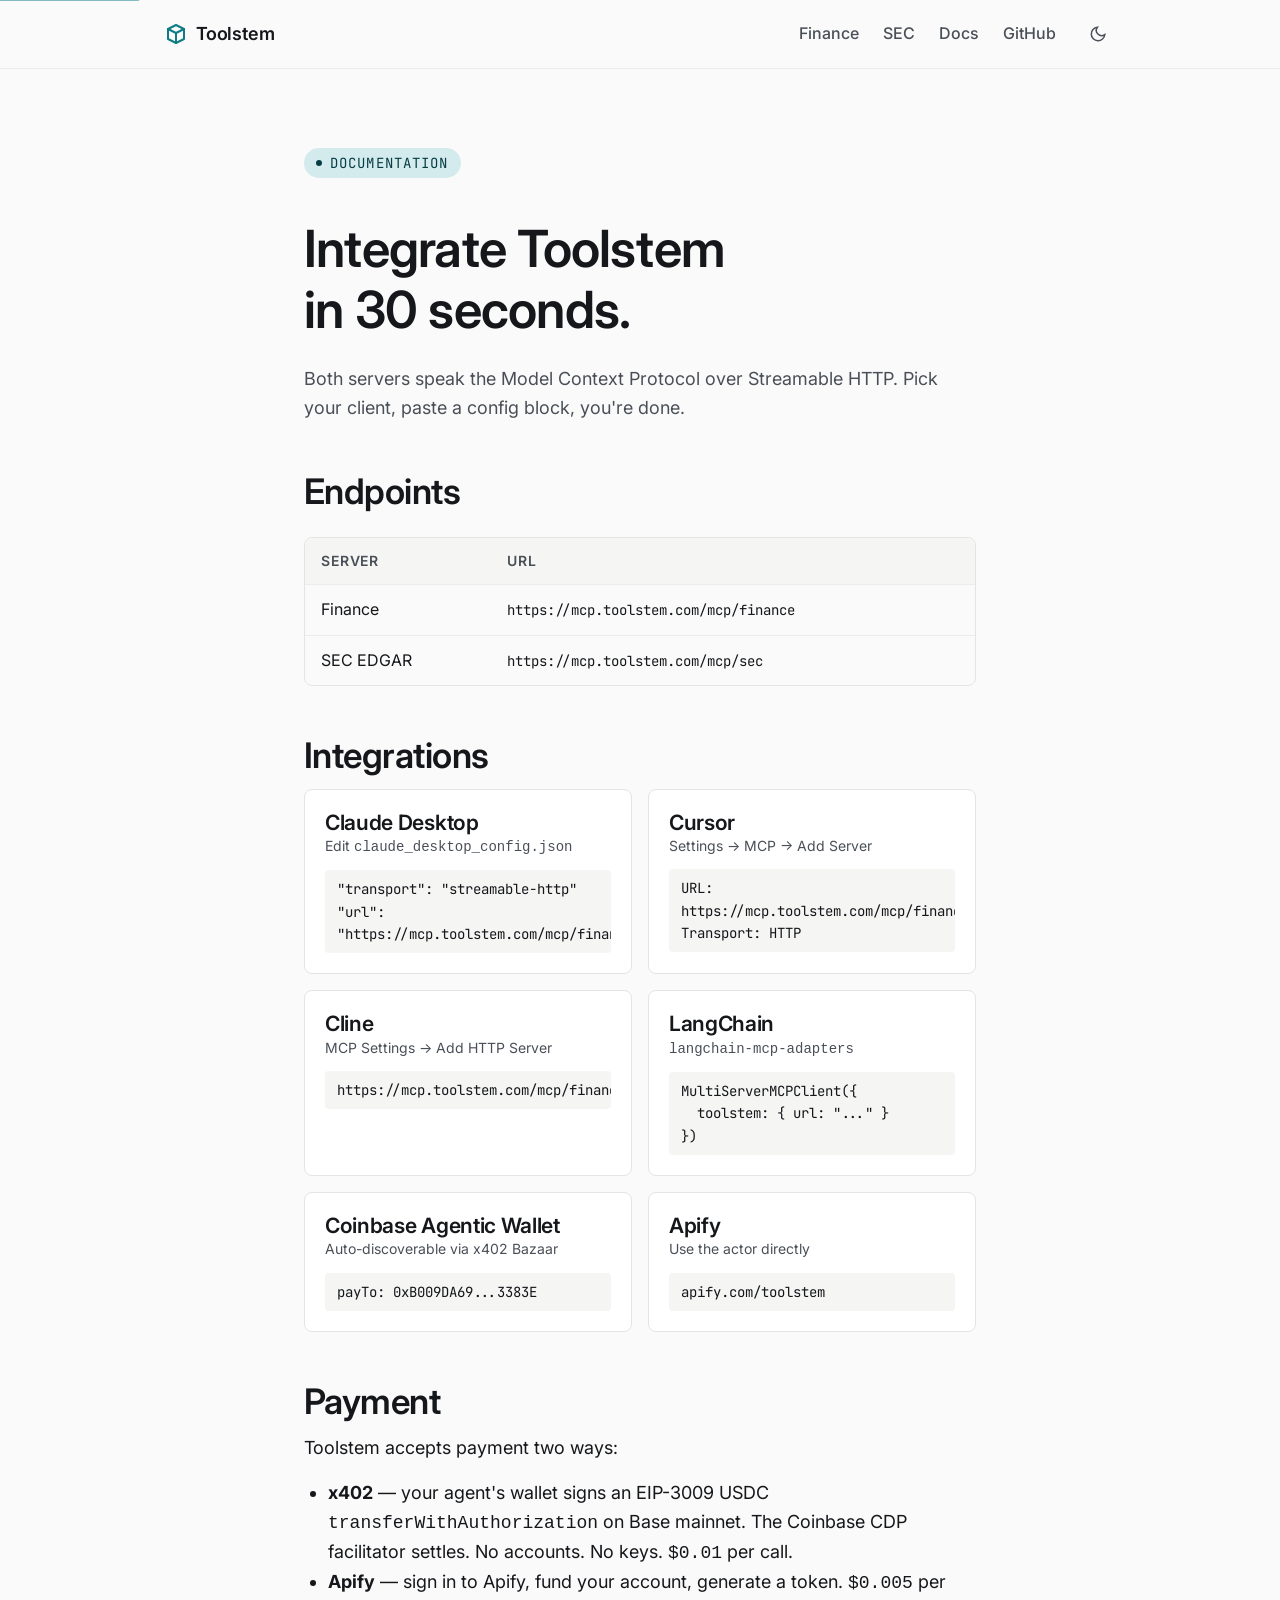
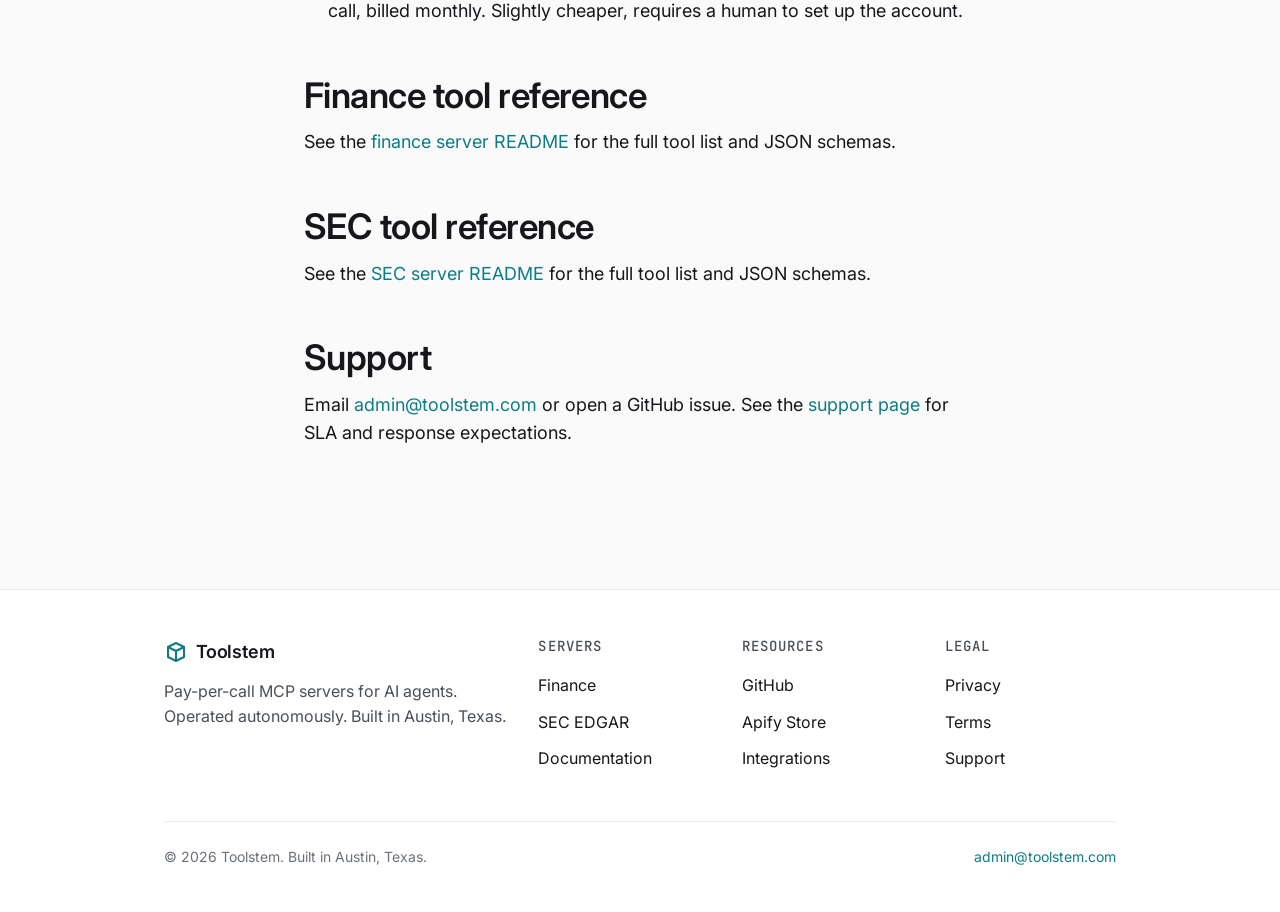
==== docs/index.html @ beed5063 "Initial site deploy" ====
<!DOCTYPE html>
<html lang="en">
<head>
  <meta charset="UTF-8">
  <meta name="viewport" content="width=device-width, initial-scale=1.0">
  <title>Toolstem Documentation — MCP integration for Claude, Cursor, LangChain</title>
  <meta name="description" content="Connect Toolstem MCP servers to Claude Desktop, Cursor, Cline, LangChain, and Coinbase Agentic Wallet. Endpoints, configuration examples, and tool reference.">
  <meta property="og:title" content="Toolstem Documentation — MCP integration for Claude, Cursor, LangChain">
  <meta property="og:description" content="Connect Toolstem MCP servers to Claude Desktop, Cursor, Cline, LangChain, and Coinbase Agentic Wallet. Endpoints, configuration examples, and tool reference.">
  <meta property="og:type" content="website">
  <meta name="twitter:card" content="summary">
  <link rel="icon" type="image/svg+xml" href="/favicon.svg">
  <link rel="canonical" href="https://toolstem.com/docs/">
  <meta property="og:url" content="https://toolstem.com/docs/">
  <link rel="preconnect" href="https://fonts.googleapis.com">
  <link rel="preconnect" href="https://fonts.gstatic.com" crossorigin>
  <link rel="preload" as="style" href="https://fonts.googleapis.com/css2?family=Inter:wght@400;500;600;700&family=JetBrains+Mono:wght@400;500&display=swap">
  <link href="https://fonts.googleapis.com/css2?family=Inter:wght@400;500;600;700&family=JetBrains+Mono:wght@400;500&display=swap" rel="stylesheet">
  <link rel="stylesheet" href="/styles.css">
  <script>
    // Theme bootstrap (runs before paint to avoid flash)
    (function() {
      var t = (window.matchMedia && matchMedia('(prefers-color-scheme:dark)').matches) ? 'dark' : 'light';
      document.documentElement.setAttribute('data-theme', t);
    })();
  </script>
</head>
<body>
<a href="#main" class="skip-link">Skip to content</a>
<header class="site-header">
  <div class="container site-header__inner">
    <a href="/" class="site-header__brand" aria-label="Toolstem home">
      <svg viewBox="0 0 24 24" fill="none" stroke="currentColor" stroke-width="2" stroke-linecap="round" stroke-linejoin="round" aria-hidden="true">
        <path d="M4 7 L12 3 L20 7 L20 17 L12 21 L4 17 Z"/>
        <path d="M4 7 L12 11 L20 7"/>
        <path d="M12 11 L12 21"/>
      </svg>
      <span>Toolstem</span>
    </a>
    <button type="button" class="nav-toggle" data-nav-toggle aria-expanded="false" aria-controls="site-nav" aria-label="Toggle navigation menu">
      <svg width="20" height="20" viewBox="0 0 24 24" fill="none" stroke="currentColor" stroke-width="2" stroke-linecap="round" aria-hidden="true">
        <line x1="3" y1="6" x2="21" y2="6"/><line x1="3" y1="12" x2="21" y2="12"/><line x1="3" y1="18" x2="21" y2="18"/>
      </svg>
    </button>
    <nav class="site-nav" id="site-nav" aria-label="Primary">
      <a href="/finance/">Finance</a>
      <a href="/sec/">SEC</a>
      <a href="/docs/">Docs</a>
      <a href="https://github.com/toolstem" rel="noopener noreferrer">GitHub</a>
      <button type="button" class="theme-toggle" data-theme-toggle aria-label="Toggle dark mode">
        <svg width="18" height="18" viewBox="0 0 24 24" fill="none" stroke="currentColor" stroke-width="2" aria-hidden="true">
          <path d="M21 12.79A9 9 0 1 1 11.21 3 7 7 0 0 0 21 12.79z"/>
        </svg>
      </button>
    </nav>
  </div>
</header>

<main id="main">

<section class="section">
  <div class="container container--narrow">
    <span class="hero__eyebrow">Documentation</span>
    <h1 style="font-size: var(--text-2xl); margin: 1rem 0 1.5rem;">Integrate Toolstem in 30 seconds.</h1>
    <p class="section__lede">Both servers speak the Model Context Protocol over Streamable HTTP. Pick your client, paste a config block, you're done.</p>

    <h2 class="section__title" style="margin-top: 3rem;" id="endpoints">Endpoints</h2>
    <div class="table-wrap">
      <table>
        <thead><tr><th>Server</th><th>URL</th></tr></thead>
        <tbody>
          <tr><td>Finance</td><td><code>https://mcp.toolstem.com/mcp/finance</code></td></tr>
          <tr><td>SEC EDGAR</td><td><code>https://mcp.toolstem.com/mcp/sec</code></td></tr>
        </tbody>
      </table>
    </div>

    <h2 class="section__title" style="margin-top: 3rem;" id="integrations">Integrations</h2>

    <div class="integrations">
      <div class="integration">
        <h3>Claude Desktop</h3>
        <p>Edit <code>claude_desktop_config.json</code></p>
        <div class="integration__code">"transport": "streamable-http"<br>"url": "https://mcp.toolstem.com/mcp/finance"</div>
      </div>
      <div class="integration">
        <h3>Cursor</h3>
        <p>Settings → MCP → Add Server</p>
        <div class="integration__code">URL: https://mcp.toolstem.com/mcp/finance<br>Transport: HTTP</div>
      </div>
      <div class="integration">
        <h3>Cline</h3>
        <p>MCP Settings → Add HTTP Server</p>
        <div class="integration__code">https://mcp.toolstem.com/mcp/finance</div>
      </div>
      <div class="integration">
        <h3>LangChain</h3>
        <p><code>langchain-mcp-adapters</code></p>
        <div class="integration__code">MultiServerMCPClient({<br>&nbsp;&nbsp;toolstem: { url: "..." }<br>})</div>
      </div>
      <div class="integration">
        <h3>Coinbase Agentic Wallet</h3>
        <p>Auto-discoverable via x402 Bazaar</p>
        <div class="integration__code">payTo: 0xB009DA69...3383E</div>
      </div>
      <div class="integration">
        <h3>Apify</h3>
        <p>Use the actor directly</p>
        <div class="integration__code">apify.com/toolstem</div>
      </div>
    </div>

    <h2 class="section__title" style="margin-top: 3rem;" id="payment">Payment</h2>
    <p>Toolstem accepts payment two ways:</p>
    <ul style="padding-left: 1.5rem; margin: 1rem 0;">
      <li><strong>x402</strong> — your agent's wallet signs an EIP-3009 USDC <code>transferWithAuthorization</code> on Base mainnet. The Coinbase CDP facilitator settles. No accounts. No keys. <code>$0.01</code> per call.</li>
      <li><strong>Apify</strong> — sign in to Apify, fund your account, generate a token. <code>$0.005</code> per call, billed monthly. Slightly cheaper, requires a human to set up the account.</li>
    </ul>

    <h2 class="section__title" style="margin-top: 3rem;" id="finance-tools">Finance tool reference</h2>
    <p>See the <a href="https://github.com/toolstem/toolstem-mcp-server" rel="noopener">finance server README</a> for the full tool list and JSON schemas.</p>

    <h2 class="section__title" style="margin-top: 3rem;" id="sec-tools">SEC tool reference</h2>
    <p>See the <a href="https://github.com/toolstem/toolstem-sec-mcp-server" rel="noopener">SEC server README</a> for the full tool list and JSON schemas.</p>

    <h2 class="section__title" style="margin-top: 3rem;" id="support">Support</h2>
    <p>Email <a href="mailto:admin@toolstem.com">admin@toolstem.com</a> or open a GitHub issue. See the <a href="/support/">support page</a> for SLA and response expectations.</p>
  </div>
</section>

</main>
<footer class="site-footer">
  <div class="container">
    <div class="site-footer__grid">
      <div class="site-footer__brand">
        <a href="/" class="site-header__brand">
          <svg viewBox="0 0 24 24" fill="none" stroke="currentColor" stroke-width="2" stroke-linecap="round" stroke-linejoin="round" aria-hidden="true" width="20" height="20">
            <path d="M4 7 L12 3 L20 7 L20 17 L12 21 L4 17 Z"/>
            <path d="M4 7 L12 11 L20 7"/>
            <path d="M12 11 L12 21"/>
          </svg>
          <span>Toolstem</span>
        </a>
        <p>Pay-per-call MCP servers for AI agents. Operated autonomously. Built in Austin, Texas.</p>
      </div>
      <nav class="footer-col" aria-label="Servers">
        <h2 class="footer-col__heading">Servers</h2>
        <ul>
          <li><a href="/finance/">Finance</a></li>
          <li><a href="/sec/">SEC EDGAR</a></li>
          <li><a href="/docs/">Documentation</a></li>
        </ul>
      </nav>
      <nav class="footer-col" aria-label="Resources">
        <h2 class="footer-col__heading">Resources</h2>
        <ul>
          <li><a href="https://github.com/toolstem" rel="noopener noreferrer">GitHub</a></li>
          <li><a href="https://apify.com/toolstem" rel="noopener noreferrer">Apify Store</a></li>
          <li><a href="/docs/#integrations">Integrations</a></li>
        </ul>
      </nav>
      <nav class="footer-col" aria-label="Legal">
        <h2 class="footer-col__heading">Legal</h2>
        <ul>
          <li><a href="/privacy/">Privacy</a></li>
          <li><a href="/terms/">Terms</a></li>
          <li><a href="/support/">Support</a></li>
        </ul>
      </nav>
    </div>
    <div class="site-footer__bottom">
      <span>© 2026 Toolstem. Built in Austin, Texas.</span>
      <span><a href="mailto:admin@toolstem.com">admin@toolstem.com</a></span>
    </div>
  </div>
</footer>

<script>// Theme toggle (in-memory only, sandbox-safe) + mobile nav drawer
(function () {
  var root = document.documentElement;

  function setTheme(t) {
    root.setAttribute('data-theme', t);
    var btn = document.querySelector('[data-theme-toggle]');
    if (btn) btn.setAttribute('aria-label', 'Switch to ' + (t === 'dark' ? 'light' : 'dark') + ' mode');
  }

  document.addEventListener('click', function (e) {
    var tt = e.target.closest('[data-theme-toggle]');
    if (tt) {
      var current = root.getAttribute('data-theme') || (matchMedia('(prefers-color-scheme:dark)').matches ? 'dark' : 'light');
      setTheme(current === 'dark' ? 'light' : 'dark');
      return;
    }
    var navBtn = e.target.closest('[data-nav-toggle]');
    if (navBtn) {
      var nav = document.getElementById('site-nav');
      if (nav) {
        var open = nav.classList.toggle('site-nav--open');
        navBtn.setAttribute('aria-expanded', open ? 'true' : 'false');
      }
      return;
    }
  });

  // Close nav when a link is clicked (mobile)
  document.addEventListener('click', function (e) {
    if (e.target.closest('#site-nav a')) {
      var nav = document.getElementById('site-nav');
      if (nav && nav.classList.contains('site-nav--open')) {
        nav.classList.remove('site-nav--open');
        var btn = document.querySelector('[data-nav-toggle]');
        if (btn) btn.setAttribute('aria-expanded', 'false');
      }
    }
  });
})();
</script>
</body>
</html>
---- styles.css ----
/* Toolstem — design tokens & base */
:root,
[data-theme='light'] {
  --text-xs: clamp(0.75rem, 0.7rem + 0.25vw, 0.875rem);
  --text-sm: clamp(0.875rem, 0.8rem + 0.35vw, 1rem);
  --text-base: clamp(1rem, 0.95rem + 0.25vw, 1.125rem);
  --text-lg: clamp(1.125rem, 1rem + 0.75vw, 1.5rem);
  --text-xl: clamp(1.5rem, 1.2rem + 1.25vw, 2.25rem);
  --text-2xl: clamp(2rem, 1.2rem + 2.5vw, 3.5rem);
  --text-3xl: clamp(2.5rem, 1rem + 4vw, 5rem);

  --space-1: 0.25rem;  --space-2: 0.5rem;   --space-3: 0.75rem;
  --space-4: 1rem;     --space-5: 1.25rem;  --space-6: 1.5rem;
  --space-8: 2rem;     --space-10: 2.5rem;  --space-12: 3rem;
  --space-16: 4rem;    --space-20: 5rem;    --space-24: 6rem;

  /* Custom palette — engineering / financial / x402-native.
     Cool slate base, single primary accent (teal-cyan that matches x402 ecosystem),
     warm-amber for x402 highlights (a nod to Coinbase orange without being it). */
  --color-bg: #fafafa;
  --color-surface: #ffffff;
  --color-surface-2: #f5f5f4;
  --color-surface-offset: #efeeec;
  --color-border: #e5e4e1;
  --color-divider: #ececea;

  --color-text: #15171a;
  --color-text-muted: #4a4f57;          /* darkened for AA contrast (was #5b6068) */
  --color-text-faint: #6b7079;          /* darkened for AA contrast (was #989ba1) */
  --color-text-inverse: #fafafa;

  --color-primary: #0e7c86;          /* x402 teal */
  --color-primary-hover: #0a5a62;
  --color-primary-active: #073e44;
  --color-primary-highlight: #d4ebee;

  --color-accent: #b45309;           /* warm amber for x402 callouts */
  --color-accent-hover: #92400e;
  --color-success: #166534;
  --color-error: #991b1b;

  --radius-sm: 0.25rem;
  --radius-md: 0.5rem;
  --radius-lg: 0.75rem;
  --radius-full: 9999px;

  --transition: 180ms cubic-bezier(0.16, 1, 0.3, 1);

  --shadow-sm: 0 1px 2px rgba(20, 22, 25, 0.05);
  --shadow-md: 0 4px 12px rgba(20, 22, 25, 0.07);
  --shadow-lg: 0 12px 32px rgba(20, 22, 25, 0.10);

  --content-narrow: 720px;
  --content-default: 1000px;
  --content-wide: 1200px;

  --font-body: 'Inter', -apple-system, BlinkMacSystemFont, 'Segoe UI', system-ui, sans-serif;
  --font-display: 'Inter', sans-serif;
  --font-mono: 'JetBrains Mono', ui-monospace, 'SF Mono', Menlo, monospace;
}

[data-theme='dark'] {
  --color-bg: #0a0b0d;
  --color-surface: #111316;
  --color-surface-2: #16191d;
  --color-surface-offset: #1c2025;
  --color-border: #2a2e34;
  --color-divider: #1f2227;

  --color-text: #e8eaed;
  --color-text-muted: #b0b4ba;          /* lightened for AA contrast (was #9aa0a6) */
  --color-text-faint: #80858c;          /* lightened for AA contrast (was #5f6368) */
  --color-text-inverse: #0a0b0d;

  --color-primary: #4fb8c2;
  --color-primary-hover: #6ec8d2;
  --color-primary-active: #2d97a1;
  --color-primary-highlight: #1a3a3e;

  --color-accent: #f59e0b;
  --color-accent-hover: #fbbf24;
  --color-success: #4ade80;
  --color-error: #f87171;

  --shadow-sm: 0 1px 2px rgba(0, 0, 0, 0.3);
  --shadow-md: 0 4px 12px rgba(0, 0, 0, 0.4);
  --shadow-lg: 0 12px 32px rgba(0, 0, 0, 0.5);
}

@media (prefers-color-scheme: dark) {
  :root:not([data-theme]) {
    --color-bg: #0a0b0d;
    --color-surface: #111316;
    --color-surface-2: #16191d;
    --color-surface-offset: #1c2025;
    --color-border: #2a2e34;
    --color-divider: #1f2227;
    --color-text: #e8eaed;
    --color-text-muted: #b0b4ba;
    --color-text-faint: #80858c;
    --color-text-inverse: #0a0b0d;
    --color-primary: #4fb8c2;
    --color-primary-hover: #6ec8d2;
    --color-primary-active: #2d97a1;
    --color-primary-highlight: #1a3a3e;
    --color-accent: #f59e0b;
    --color-accent-hover: #fbbf24;
    --color-success: #4ade80;
    --color-error: #f87171;
  }
}

/* base reset */
*, *::before, *::after { box-sizing: border-box; margin: 0; padding: 0; }
html {
  -webkit-text-size-adjust: none; text-size-adjust: none;
  -webkit-font-smoothing: antialiased; -moz-osx-font-smoothing: grayscale;
  text-rendering: optimizeLegibility; scroll-behavior: smooth;
  scroll-padding-top: var(--space-16);
}
body {
  min-height: 100dvh; line-height: 1.6;
  font-family: var(--font-body); font-size: var(--text-base);
  color: var(--color-text); background-color: var(--color-bg);
}
img, picture, video, canvas, svg { display: block; max-width: 100%; height: auto; }
input, button, textarea, select { font: inherit; color: inherit; }
button { cursor: pointer; background: none; border: none; }
h1, h2, h3, h4, h5, h6 { text-wrap: balance; line-height: 1.2; font-family: var(--font-display); font-weight: 600; letter-spacing: -0.015em; }
p, li, figcaption { text-wrap: pretty; max-width: 72ch; }
a { color: var(--color-primary); text-decoration: none; }
a:hover { color: var(--color-primary-hover); text-decoration: underline; text-underline-offset: 3px; }
::selection { background: var(--color-primary-highlight); color: var(--color-text); }
:focus-visible { outline: 2px solid var(--color-primary); outline-offset: 3px; border-radius: var(--radius-sm); }
@media (prefers-reduced-motion: reduce) {
  *, *::before, *::after { animation-duration: 0.01ms !important; transition-duration: 0.01ms !important; scroll-behavior: auto !important; }
}
a, button, [role='button'], input, textarea, select {
  transition: color var(--transition), background var(--transition), border-color var(--transition), box-shadow var(--transition);
}
.sr-only { position: absolute; width: 1px; height: 1px; padding: 0; margin: -1px; overflow: hidden; clip: rect(0,0,0,0); white-space: nowrap; }

/* Skip link for keyboard users */
.skip-link {
  position: absolute; top: 0; left: 0;
  padding: var(--space-3) var(--space-4);
  background: var(--color-primary); color: var(--color-text-inverse);
  font-size: var(--text-sm); font-weight: 500;
  text-decoration: none; border-radius: 0 0 var(--radius-md) 0;
  transform: translateY(-100%);
  z-index: 100;
}
.skip-link:focus { transform: translateY(0); color: var(--color-text-inverse); text-decoration: none; }

/* ─── layout ─── */
.container { max-width: var(--content-default); margin-inline: auto; padding-inline: var(--space-6); }
.container--wide { max-width: var(--content-wide); }
.container--narrow { max-width: var(--content-narrow); }

/* ─── header ─── */
.site-header {
  position: sticky; top: 0; z-index: 50;
  background: color-mix(in oklab, var(--color-bg) 88%, transparent);
  backdrop-filter: blur(12px);
  border-bottom: 1px solid var(--color-divider);
}
.site-header__inner {
  display: flex; align-items: center; justify-content: space-between;
  padding-block: var(--space-4);
}
.site-header__brand {
  display: flex; align-items: center; gap: var(--space-2);
  font-family: var(--font-display); font-weight: 600;
  font-size: var(--text-base); letter-spacing: -0.01em;
  color: var(--color-text); text-decoration: none;
}
.site-header__brand:hover { color: var(--color-primary); text-decoration: none; }
.site-header__brand svg { width: 24px; height: 24px; color: var(--color-primary); }
.site-nav { display: flex; align-items: center; gap: var(--space-6); }
.site-nav a { color: var(--color-text-muted); font-size: var(--text-sm); font-weight: 500; text-decoration: none; }
.site-nav a:hover { color: var(--color-text); text-decoration: none; }
.theme-toggle {
  display: inline-flex; align-items: center; justify-content: center;
  width: 36px; height: 36px; border-radius: var(--radius-md);
  color: var(--color-text-muted);
}
.theme-toggle:hover { color: var(--color-text); background: var(--color-surface-2); }
.nav-toggle {
  display: none;
  width: 40px; height: 40px;
  align-items: center; justify-content: center;
  border-radius: var(--radius-md);
  color: var(--color-text);
}
.nav-toggle:hover { background: var(--color-surface-2); }
@media (max-width: 720px) {
  .nav-toggle { display: inline-flex; }
  .site-nav {
    position: absolute; top: 100%; left: 0; right: 0;
    flex-direction: column; align-items: stretch; gap: 0;
    background: var(--color-surface);
    border-bottom: 1px solid var(--color-divider);
    padding: var(--space-2) var(--space-6) var(--space-4);
    box-shadow: var(--shadow-md);
    transform: translateY(-8px); opacity: 0; pointer-events: none;
    transition: transform var(--transition), opacity var(--transition);
  }
  .site-nav--open {
    transform: translateY(0); opacity: 1; pointer-events: auto;
  }
  .site-nav a {
    padding: var(--space-3) 0;
    border-bottom: 1px solid var(--color-divider);
    font-size: var(--text-base);
  }
  .site-nav a:last-of-type { border-bottom: none; }
  .theme-toggle { align-self: flex-start; margin-top: var(--space-2); }
}

/* ─── buttons ─── */
.btn {
  display: inline-flex; align-items: center; gap: var(--space-2);
  padding: var(--space-3) var(--space-5);
  font-size: var(--text-sm); font-weight: 500;
  border-radius: var(--radius-md);
  border: 1px solid transparent;
  text-decoration: none;
  white-space: nowrap;
}
.btn--primary { background: var(--color-primary); color: var(--color-text-inverse); }
.btn--primary:hover { background: var(--color-primary-hover); color: var(--color-text-inverse); text-decoration: none; }
.btn--ghost { color: var(--color-text); border-color: var(--color-border); }
.btn--ghost:hover { background: var(--color-surface-2); color: var(--color-text); text-decoration: none; }
.btn svg { width: 16px; height: 16px; }

/* ─── hero ─── */
.hero {
  padding-block: clamp(var(--space-12), 8vw, var(--space-24));
  border-bottom: 1px solid var(--color-divider);
}
.hero__eyebrow {
  display: inline-flex; align-items: center; gap: var(--space-2);
  padding: var(--space-1) var(--space-3);
  font-family: var(--font-mono); font-size: var(--text-xs);
  text-transform: uppercase; letter-spacing: 0.08em;
  color: var(--color-primary-active);              /* darker variant for AA contrast on highlight bg */
  background: var(--color-primary-highlight);
  border-radius: var(--radius-full);
  margin-bottom: var(--space-6);
}
[data-theme='dark'] .hero__eyebrow { color: var(--color-primary-hover); }
.hero__eyebrow::before { content: ''; width: 6px; height: 6px; border-radius: 50%; background: currentColor; }
.hero h1 {
  font-size: var(--text-2xl);
  margin-bottom: var(--space-6);
  max-width: 18ch;
}
.hero__lede {
  font-size: var(--text-lg);
  color: var(--color-text-muted);
  max-width: 60ch;
  margin-bottom: var(--space-8);
}
.hero__cta { display: flex; gap: var(--space-3); flex-wrap: wrap; }

/* ─── code blocks ─── */
.code-block {
  background: var(--color-surface);
  border: 1px solid var(--color-border);
  border-radius: var(--radius-md);
  overflow: hidden;
  font-family: var(--font-mono);
  font-size: var(--text-sm);
  margin-block: var(--space-4);
}
.code-block__header {
  display: flex; align-items: center; justify-content: space-between;
  padding: var(--space-2) var(--space-4);
  background: var(--color-surface-2);
  border-bottom: 1px solid var(--color-border);
  color: var(--color-text-muted);
  font-size: var(--text-xs);
  font-family: var(--font-mono);
}
.code-block pre {
  padding: var(--space-4) var(--space-5);
  overflow-x: auto;
  line-height: 1.55;
  font-size: 0.875rem;
  color: var(--color-text);
}
.code-block code { font-family: inherit; }
.code-block .kw { color: var(--color-primary); }
.code-block .str { color: var(--color-accent); }
.code-block .cmt { color: var(--color-text-faint); }

/* ─── product grid ─── */
.products {
  padding-block: clamp(var(--space-12), 6vw, var(--space-20));
}
.products__grid {
  display: grid; grid-template-columns: repeat(2, 1fr);
  gap: var(--space-6);
}
@media (max-width: 720px) { .products__grid { grid-template-columns: 1fr; } }
.product-card {
  background: var(--color-surface);
  border: 1px solid var(--color-border);
  border-radius: var(--radius-lg);
  padding: var(--space-8);
  display: flex; flex-direction: column; gap: var(--space-4);
  transition: border-color var(--transition), box-shadow var(--transition);
}
.product-card:hover { border-color: var(--color-primary); box-shadow: var(--shadow-md); }
.product-card__tag {
  display: inline-block; align-self: flex-start;
  padding: var(--space-1) var(--space-3);
  font-family: var(--font-mono); font-size: var(--text-xs);
  text-transform: uppercase; letter-spacing: 0.08em;
  color: var(--color-text-muted);
  background: var(--color-surface-2);
  border-radius: var(--radius-full);
}
.product-card h3 {
  font-size: var(--text-xl);
  letter-spacing: -0.02em;
}
.product-card p { color: var(--color-text-muted); }
.product-card__meta {
  display: flex; gap: var(--space-4); flex-wrap: wrap;
  font-size: var(--text-sm); color: var(--color-text-muted);
  margin-top: auto; padding-top: var(--space-4);
  border-top: 1px solid var(--color-divider);
}
.product-card__meta strong { color: var(--color-text); font-weight: 600; }
.product-card__link {
  display: inline-flex; align-items: center; gap: var(--space-2);
  color: var(--color-primary); font-size: var(--text-sm); font-weight: 500;
}
.product-card__link svg { width: 14px; height: 14px; }

/* ─── section ─── */
.section { padding-block: clamp(var(--space-12), 6vw, var(--space-20)); }
.section--alt { background: var(--color-surface); border-block: 1px solid var(--color-divider); }
.section__title { font-size: var(--text-xl); margin-bottom: var(--space-3); }
.section__lede { font-size: var(--text-base); color: var(--color-text-muted); margin-bottom: var(--space-10); max-width: 60ch; }

/* ─── feature row ─── */
.features {
  display: grid; grid-template-columns: repeat(3, 1fr);
  gap: var(--space-8);
}
@media (max-width: 800px) { .features { grid-template-columns: 1fr; gap: var(--space-6); } }
.feature h4 { font-size: var(--text-base); font-weight: 600; margin-bottom: var(--space-2); }
.feature p { font-size: var(--text-sm); color: var(--color-text-muted); }
.feature__icon {
  width: 32px; height: 32px;
  display: inline-flex; align-items: center; justify-content: center;
  margin-bottom: var(--space-3);
  color: var(--color-primary);
}

/* ─── status row ─── */
.status-row {
  display: grid; grid-template-columns: repeat(4, 1fr);
  gap: var(--space-6);
  padding: var(--space-6);
  background: var(--color-surface);
  border: 1px solid var(--color-border);
  border-radius: var(--radius-lg);
}
@media (max-width: 720px) { .status-row { grid-template-columns: repeat(2, 1fr); } }
.status-cell__label {
  font-family: var(--font-mono); font-size: var(--text-xs);
  text-transform: uppercase; letter-spacing: 0.06em;
  color: var(--color-text-muted);
  margin-bottom: var(--space-2);
}
.status-cell__value {
  font-family: var(--font-mono); font-size: var(--text-lg);
  color: var(--color-text); font-weight: 500;
}
.status-cell__value--ok::before {
  content: ''; display: inline-block; width: 8px; height: 8px;
  border-radius: 50%; background: var(--color-success);
  margin-right: var(--space-2); vertical-align: middle;
}

/* ─── integrations ─── */
.integrations {
  display: grid; grid-template-columns: repeat(auto-fit, minmax(220px, 1fr));
  gap: var(--space-4);
}
.integration {
  padding: var(--space-5);
  background: var(--color-surface);
  border: 1px solid var(--color-border);
  border-radius: var(--radius-md);
}
.integration h4 { font-size: var(--text-sm); font-weight: 600; margin-bottom: var(--space-2); }
.integration p { font-size: var(--text-xs); color: var(--color-text-muted); margin-bottom: var(--space-3); }
.integration__code {
  font-family: var(--font-mono); font-size: var(--text-xs);
  padding: var(--space-2) var(--space-3);
  background: var(--color-surface-2);
  border-radius: var(--radius-sm);
  color: var(--color-text);
  overflow-x: auto;
}

/* ─── footer ─── */
.site-footer {
  padding-block: var(--space-12);
  border-top: 1px solid var(--color-divider);
  background: var(--color-surface);
  margin-top: var(--space-16);
}
.site-footer__grid {
  display: grid; grid-template-columns: 2fr 1fr 1fr 1fr;
  gap: var(--space-8);
  margin-bottom: var(--space-12);
}
@media (max-width: 720px) {
  .site-footer__grid { grid-template-columns: 1fr 1fr; }
}
.site-footer__brand p { font-size: var(--text-sm); color: var(--color-text-muted); margin-top: var(--space-3); max-width: 36ch; }
.footer-col__heading {
  font-family: var(--font-mono); font-size: var(--text-xs);
  text-transform: uppercase; letter-spacing: 0.08em;
  color: var(--color-text-muted);
  margin-bottom: var(--space-4); font-weight: 500;
}
.footer-col ul { list-style: none; display: flex; flex-direction: column; gap: var(--space-2); }
.footer-col a { color: var(--color-text); font-size: var(--text-sm); }
.footer-col a:hover { color: var(--color-primary); }
.site-footer__bottom {
  padding-top: var(--space-6); border-top: 1px solid var(--color-divider);
  font-size: var(--text-xs); color: var(--color-text-faint);
  display: flex; justify-content: space-between; gap: var(--space-4); flex-wrap: wrap;
}

/* ─── prose (privacy/terms) ─── */
.prose { max-width: 68ch; }
.prose h1 { font-size: var(--text-xl); margin-bottom: var(--space-4); }
.prose h2 { font-size: var(--text-lg); margin-top: var(--space-10); margin-bottom: var(--space-3); }
.prose h3 { font-size: var(--text-base); margin-top: var(--space-6); margin-bottom: var(--space-2); }
.prose p, .prose ul, .prose ol { margin-bottom: var(--space-4); color: var(--color-text); }
.prose ul, .prose ol { padding-left: var(--space-6); }
.prose li { margin-bottom: var(--space-2); }
.prose strong { font-weight: 600; }
.prose code {
  font-family: var(--font-mono); font-size: 0.875em;
  padding: 0.1em 0.4em; background: var(--color-surface-2);
  border-radius: var(--radius-sm);
}
.prose hr { border: 0; border-top: 1px solid var(--color-divider); margin-block: var(--space-8); }
.prose .meta {
  font-size: var(--text-xs); color: var(--color-text-muted);
  font-family: var(--font-mono); margin-bottom: var(--space-8);
}

/* ─── tables (docs) ─── */
.table-wrap { overflow-x: auto; margin-block: var(--space-6); border: 1px solid var(--color-border); border-radius: var(--radius-md); }
table { width: 100%; border-collapse: collapse; font-size: var(--text-sm); }
th, td { padding: var(--space-3) var(--space-4); text-align: left; border-bottom: 1px solid var(--color-divider); }
th { background: var(--color-surface-2); font-weight: 600; font-size: var(--text-xs); text-transform: uppercase; letter-spacing: 0.06em; color: var(--color-text-muted); }
tr:last-child td { border-bottom: none; }
td code { font-family: var(--font-mono); font-size: 0.875em; }
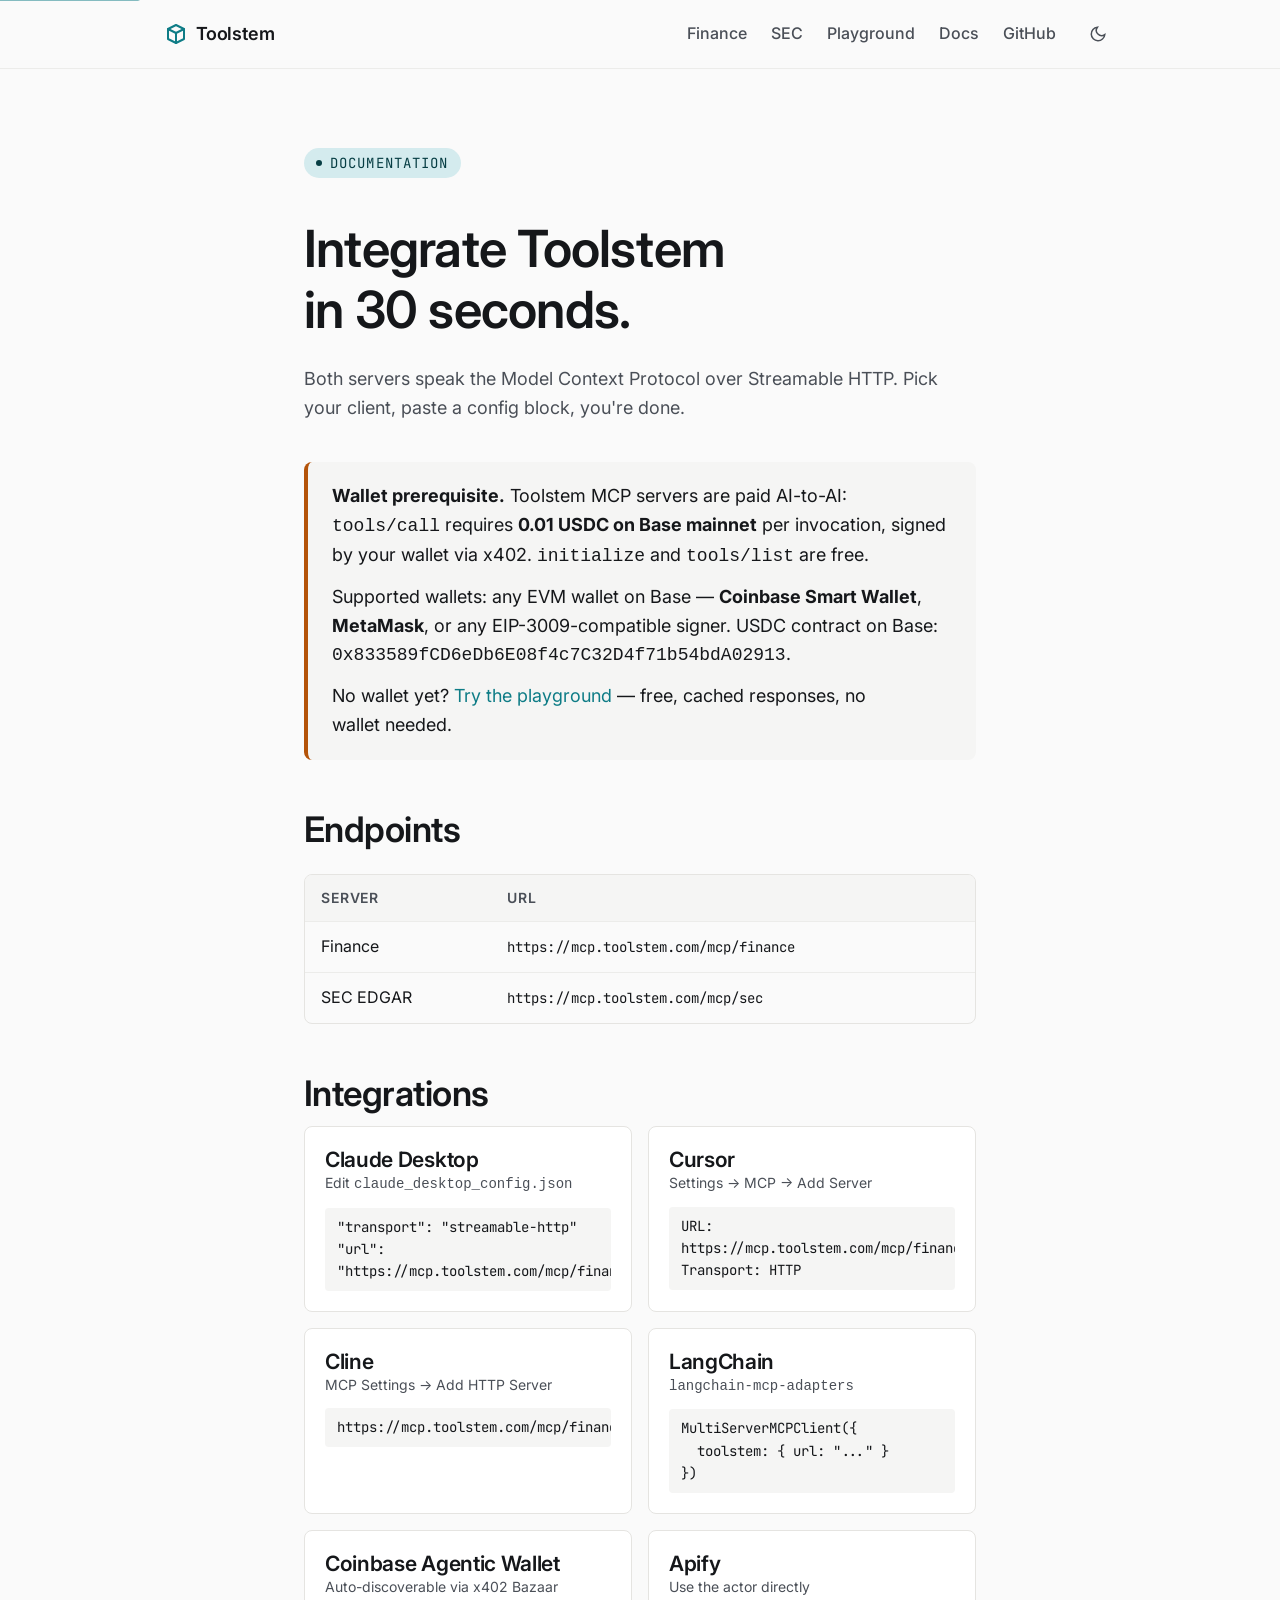
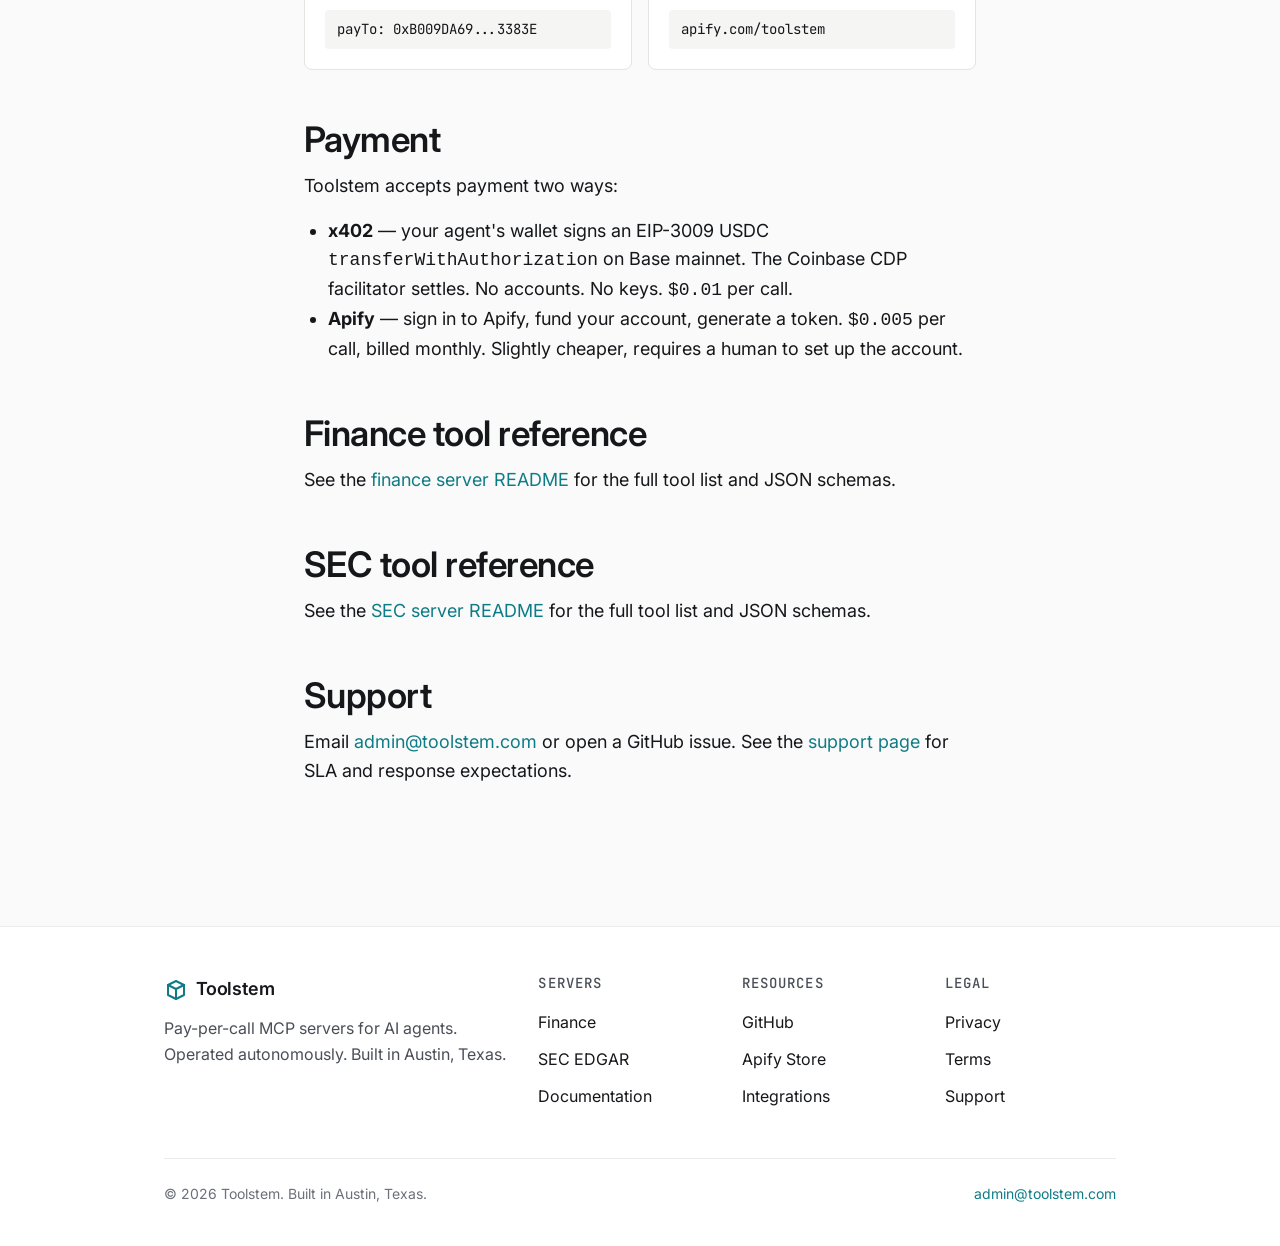
==== commit 63d65cc8: "site: align tool names with ground truth + /playground for walletless visitors + wallet prerequisite" ====
--- a/docs/index.html
+++ b/docs/index.html
@@ -45,6 +45,7 @@
     <nav class="site-nav" id="site-nav" aria-label="Primary">
       <a href="/finance/">Finance</a>
       <a href="/sec/">SEC</a>
+      <a href="/playground/">Playground</a>
       <a href="/docs/">Docs</a>
       <a href="https://github.com/toolstem" rel="noopener noreferrer">GitHub</a>
       <button type="button" class="theme-toggle" data-theme-toggle aria-label="Toggle dark mode">
@@ -63,6 +64,12 @@
     <span class="hero__eyebrow">Documentation</span>
     <h1 style="font-size: var(--text-2xl); margin: 1rem 0 1.5rem;">Integrate Toolstem in 30 seconds.</h1>
     <p class="section__lede">Both servers speak the Model Context Protocol over Streamable HTTP. Pick your client, paste a config block, you're done.</p>
+
+    <div style="margin: 2rem 0; padding: var(--space-5) var(--space-6); border-left: 4px solid var(--color-accent); background: var(--color-surface-2); border-radius: var(--radius-md);">
+      <p style="margin-bottom: var(--space-3);"><strong>Wallet prerequisite.</strong> Toolstem MCP servers are paid AI-to-AI: <code>tools/call</code> requires <strong>0.01 USDC on Base mainnet</strong> per invocation, signed by your wallet via x402. <code>initialize</code> and <code>tools/list</code> are free.</p>
+      <p style="margin-bottom: var(--space-3);">Supported wallets: any EVM wallet on Base — <strong>Coinbase Smart Wallet</strong>, <strong>MetaMask</strong>, or any EIP-3009-compatible signer. USDC contract on Base: <code>0x833589fCD6eDb6E08f4c7C32D4f71b54bdA02913</code>.</p>
+      <p>No wallet yet? <a href="/playground/">Try the playground</a> — free, cached responses, no wallet needed.</p>
+    </div>
 
     <h2 class="section__title" style="margin-top: 3rem;" id="endpoints">Endpoints</h2>
     <div class="table-wrap">
